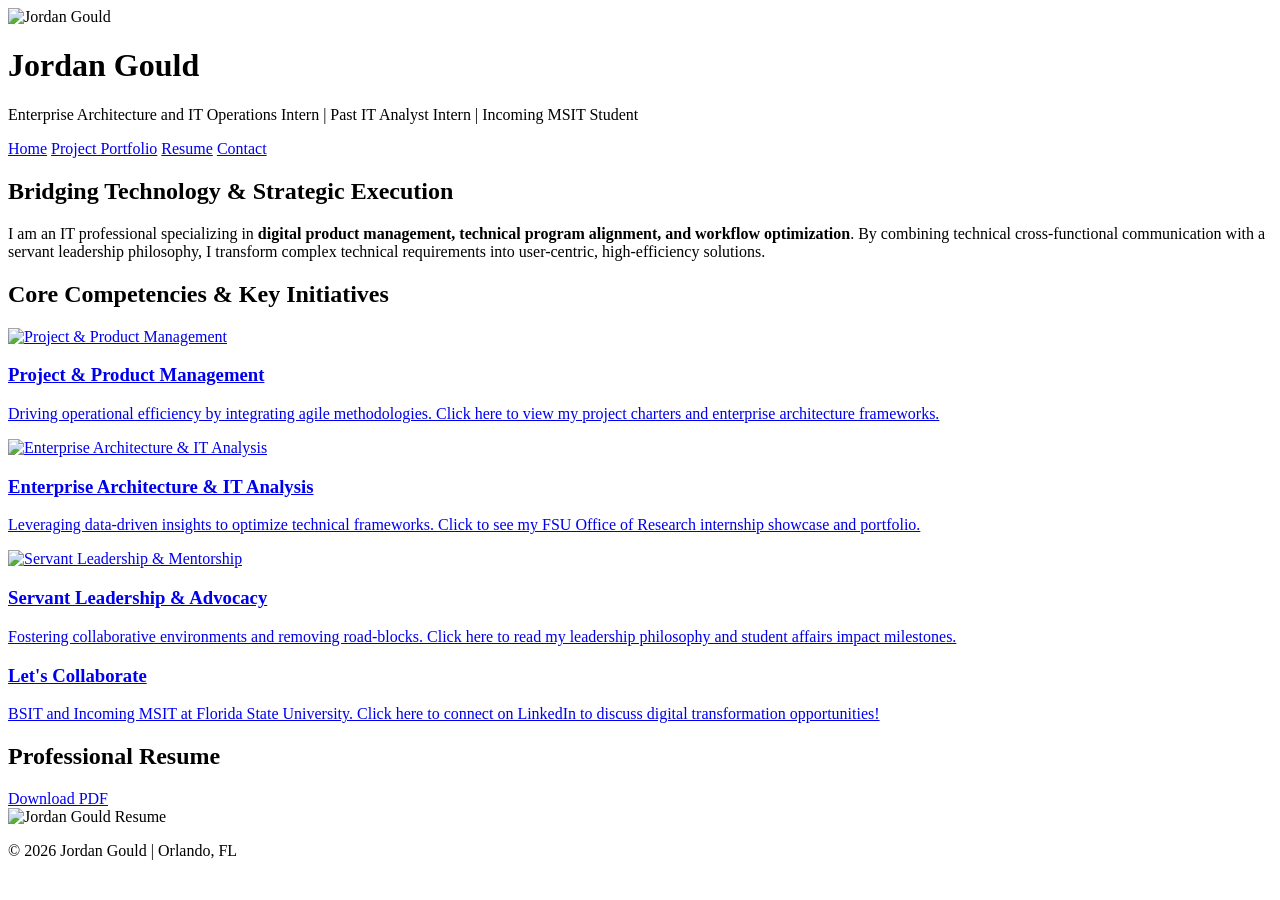
==== index.html @ 1ce146a0 "Update title and content in index.html" ====
<!DOCTYPE html>
<html lang="en">
<head>
    <meta charset="UTF-8">
    <meta name="viewport" content="width=device-width, initial-scale=1.0">
    <title>Jordan Gould | Enterprise Architecture & Product Management</title>
    <link rel="stylesheet" href="style.css">
    <link href="https://fonts.googleapis.com/css2?family=Inter:wght@300;400;600&display=swap" rel="stylesheet">
</head>
<body>

    <header>
        <div class="container header-content">
            <img src="assets/portrait.jpg" alt="Jordan Gould" class="profile-img">
            <div class="header-text">
                <h1>Jordan Gould</h1>
                <p class="subtitle">Enterprise Architecture and IT Operations Intern | Past IT Analyst Intern | Incoming MSIT Student</p>
                
                <!-- Contextual Site Navigation Menu -->
                <nav class="site-nav">
                    <a href="index.html" class="nav-link active">Home</a>
                    <a href="portfolio.html" class="nav-link">Project Portfolio</a>
                    <a href="#resume" class="nav-link">Resume</a>
                    <a href="contact.html" class="nav-link">Contact</a>
                </nav>
            </div>
        </div>
    </header>

    <!-- Value Proposition Hero Section (Replaces boring "About Me") -->
    <section id="hero-statement" class="container">
        <h2>Bridging Technology & Strategic Execution</h2>
        <p>
            I am an IT professional specializing in <strong>digital product management, technical program alignment, and workflow optimization</strong>. By combining technical cross-functional communication with a servant leadership philosophy, I transform complex technical requirements into user-centric, high-efficiency solutions.
        </p>
    </section>

    <!-- Contextual Grid: Markets core competencies and links deeper into your site -->
    <section id="experience" class="container">
        <h2>Core Competencies & Key Initiatives</h2>
        <div class="card-grid">
            
            <!-- Link to Portfolio Section 1 -->
            <a href="portfolio.html#project-management" class="card portfolio-link-card">
                <img src="assets/leadership.jpeg" alt="Project & Product Management" class="card-photo">
                <div class="card-text">
                    <h3>Project & Product Management</h3>
                    <p>Driving operational efficiency by integrating agile methodologies. Click here to view my project charters and enterprise architecture frameworks.</p>
                </div>
            </a>

            <!-- Link to Portfolio Section 2 -->
            <a href="portfolio.html#it-analysis" class="card portfolio-link-card">
                <img src="assets/scholarship.jpeg" alt="Enterprise Architecture & IT Analysis" class="card-photo">
                <div class="card-text">
                    <h3>Enterprise Architecture & IT Analysis</h3>
                    <p>Leveraging data-driven insights to optimize technical frameworks. Click to see my FSU Office of Research internship showcase and portfolio.</p>
                </div>
            </a>

            <!-- Link to Portfolio Section 3 -->
            <a href="portfolio.html#leadership" class="card portfolio-link-card">
                <img src="assets/service.jpeg" alt="Servant Leadership & Mentorship" class="card-photo">
                <div class="card-text">
                    <h3>Servant Leadership & Advocacy</h3>
                    <p>Fostering collaborative environments and removing road-blocks. Click here to read my leadership philosophy and student affairs impact milestones.</p>
                </div>
            </a>

            <!-- Professional Outbound Networking Link -->
            <a href="https://www.linkedin.com/in/jordangould301/" target="_blank" class="card link-card">
                <div class="card-text">
                    <h3>Let's Collaborate</h3>
                    <p>BSIT and Incoming MSIT at Florida State University. Click here to connect on LinkedIn to discuss digital transformation opportunities!</p>
                </div>
            </a>
            
        </div>
    </section>

    <!-- Resume Section -->
    <section id="resume" class="container">
        <div class="resume-header">
            <h2>Professional Resume</h2>
            <a href="assets/Jordan-Gould-Resume.pdf" download class="download-btn">
                Download PDF
            </a>
        </div>
        <div class="resume-container">
            <img src="assets/resume.jpeg" alt="Jordan Gould Resume" class="resume-img">
        </div>
    </section>

    <footer>
        <p>&copy; 2026 Jordan Gould | Orlando, FL</p>
    </footer>

</body>
</html>
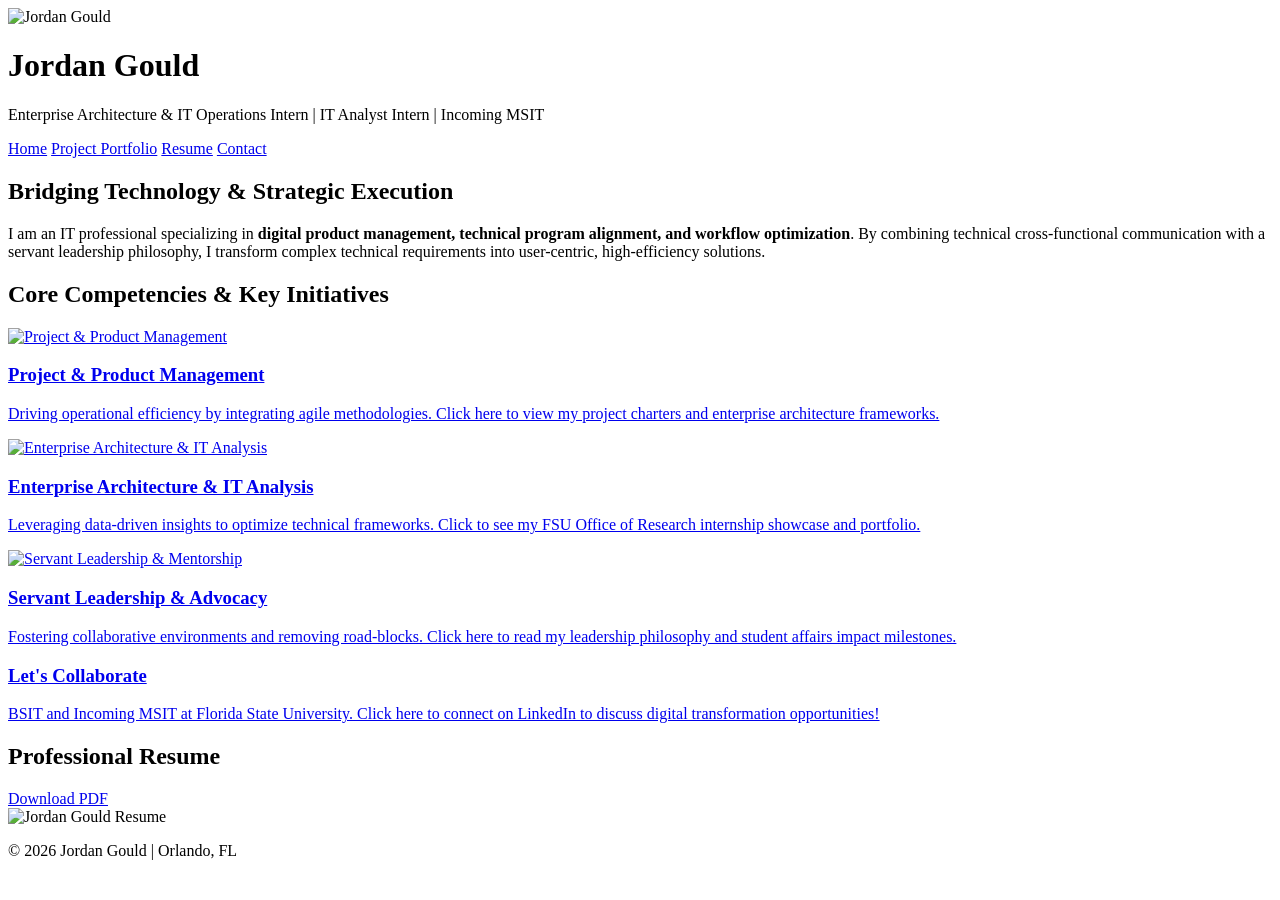
==== commit 327a26bc: "Update title and content in index.html" ====
--- a/index.html
+++ b/index.html
@@ -3,18 +3,21 @@
 <head>
     <meta charset="UTF-8">
     <meta name="viewport" content="width=device-width, initial-scale=1.0">
-    <title>Jordan Gould | Enterprise Architecture & Product Management</title>
+    <title>Jordan Gould | Technical Project & Product Management</title>
     <link rel="stylesheet" href="style.css">
     <link href="https://fonts.googleapis.com/css2?family=Inter:wght@300;400;600&display=swap" rel="stylesheet">
 </head>
 <body>
 
-    <header>
-        <div class="container header-content">
-            <img src="assets/portrait.jpg" alt="Jordan Gould" class="profile-img">
-            <div class="header-text">
+    <!-- Full-Width Header Banner -->
+    <header class="main-banner">
+        <div class="container banner-container">
+            <div class="banner-profile">
+                <img src="assets/portrait.jpg" alt="Jordan Gould" class="profile-img">
+            </div>
+            <div class="banner-text">
                 <h1>Jordan Gould</h1>
-                <p class="subtitle">Enterprise Architecture and IT Operations Intern | Past IT Analyst Intern | Incoming MSIT Student</p>
+                <p class="subtitle">Enterprise Architecture & IT Operations Intern | IT Analyst Intern | Incoming MSIT</p>
                 
                 <!-- Contextual Site Navigation Menu -->
                 <nav class="site-nav">
@@ -27,7 +30,7 @@
         </div>
     </header>
 
-    <!-- Value Proposition Hero Section (Replaces boring "About Me") -->
+    <!-- Value Proposition Hero Section -->
     <section id="hero-statement" class="container">
         <h2>Bridging Technology & Strategic Execution</h2>
         <p>
@@ -49,9 +52,9 @@
                 </div>
             </a>
 
-            <!-- Link to Portfolio Section 2 -->
+            <!-- Link to Portfolio Section 2 (Updated Photo) -->
             <a href="portfolio.html#it-analysis" class="card portfolio-link-card">
-                <img src="assets/scholarship.jpeg" alt="Enterprise Architecture & IT Analysis" class="card-photo">
+                <img src="assets/EA.jpg" alt="Enterprise Architecture & IT Analysis" class="card-photo">
                 <div class="card-text">
                     <h3>Enterprise Architecture & IT Analysis</h3>
                     <p>Leveraging data-driven insights to optimize technical frameworks. Click to see my FSU Office of Research internship showcase and portfolio.</p>
@@ -78,7 +81,7 @@
         </div>
     </section>
 
-    <!-- Resume Section -->
+    <!-- Resume Section (Updated Download Target) -->
     <section id="resume" class="container">
         <div class="resume-header">
             <h2>Professional Resume</h2>
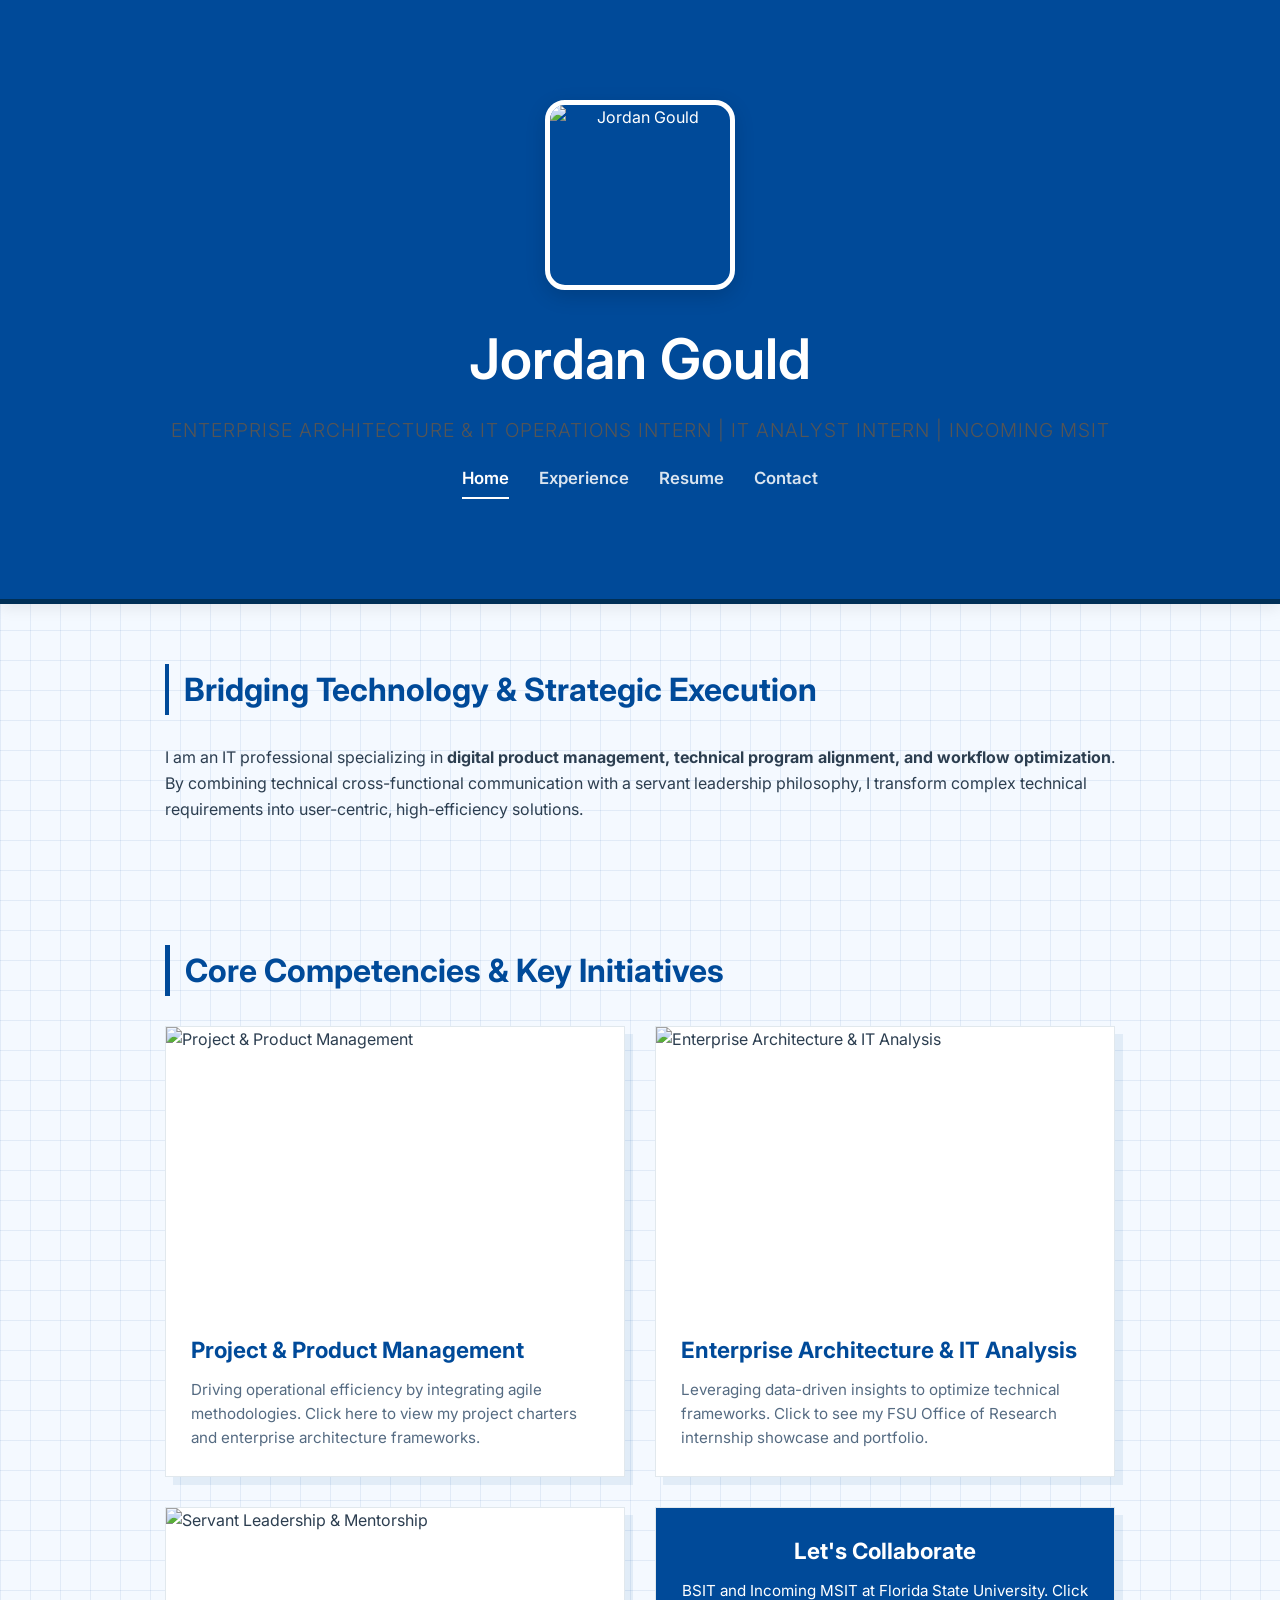
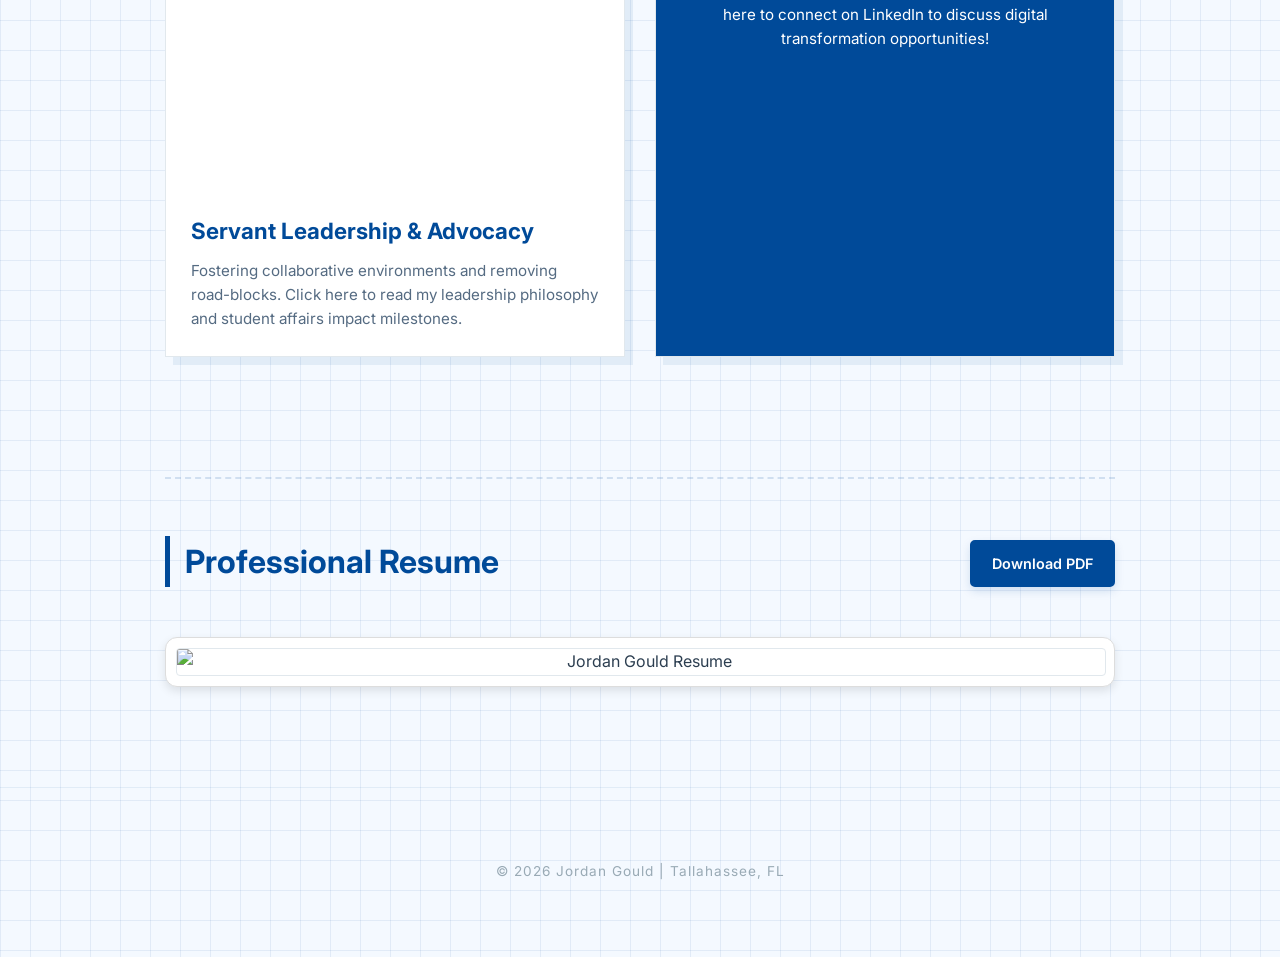
==== commit 9120936d: "Update navigation and footer details in index.html" ====
--- a/index.html
+++ b/index.html
@@ -22,7 +22,7 @@
                 <!-- Contextual Site Navigation Menu -->
                 <nav class="site-nav">
                     <a href="index.html" class="nav-link active">Home</a>
-                    <a href="portfolio.html" class="nav-link">Project Portfolio</a>
+                    <a href="portfolio.html" class="nav-link">Experience</a>
                     <a href="#resume" class="nav-link">Resume</a>
                     <a href="contact.html" class="nav-link">Contact</a>
                 </nav>
@@ -52,7 +52,7 @@
                 </div>
             </a>
 
-            <!-- Link to Portfolio Section 2 (Updated Photo) -->
+            <!-- Link to Portfolio Section 2 -->
             <a href="portfolio.html#it-analysis" class="card portfolio-link-card">
                 <img src="assets/EA.jpg" alt="Enterprise Architecture & IT Analysis" class="card-photo">
                 <div class="card-text">
@@ -81,11 +81,11 @@
         </div>
     </section>
 
-    <!-- Resume Section (Updated Download Target) -->
+    <!-- Resume Section -->
     <section id="resume" class="container">
         <div class="resume-header">
             <h2>Professional Resume</h2>
-            <a href="assets/Jordan-Gould-Resume.pdf" download class="download-btn">
+            <a href="assets/Jordan-Gould-Resume.pdf?v=2" download class="download-btn">
                 Download PDF
             </a>
         </div>
@@ -95,7 +95,7 @@
     </section>
 
     <footer>
-        <p>&copy; 2026 Jordan Gould | Orlando, FL</p>
+        <p>&copy; 2026 Jordan Gould | Tallahassee, FL</p>
     </footer>
 
 </body>
--- a/style.css
+++ b/style.css
@@ -0,0 +1,509 @@
+/* ==========================================================================
+   Jordan Gould | Portfolio Stylesheet
+   Vibe: Blue Scratch Paper / Minimalist Professional + Full-Width Corporate Banner
+   ========================================================================== */
+
+:root {
+    --paper-bg: #f4f9ff;
+    --grid-line: rgba(0, 74, 153, 0.08);
+    --pen-blue: #004a99;
+    --text-main: #2c3e50;
+    --card-white: #ffffff;
+}
+
+/* 1. THE BACKGROUND (SCRATCH PAPER GRID) */
+body {
+    font-family: 'Inter', -apple-system, BlinkMacSystemFont, sans-serif;
+    background-color: var(--paper-bg);
+    background-image: 
+        linear-gradient(var(--grid-line) 1px, transparent 1px),
+        linear-gradient(90deg, var(--grid-line) 1px, transparent 1px);
+    background-size: 30px 30px; 
+    color: var(--text-main);
+    line-height: 1.6;
+    margin: 0;
+    padding: 0;
+}
+
+/* 2. FULL-WIDTH CENTERED HEADER BANNER */
+.main-banner {
+    background-color: var(--pen-blue); /* Solid professional blue spanning the whole screen */
+    color: #ffffff;
+    padding: 60px 0;
+    width: 100%;
+    border-bottom: 5px solid #002f56; /* Thick bottom frame border accent */
+    text-align: center;
+    box-shadow: 0 4px 15px rgba(0, 0, 0, 0.08);
+}
+
+/* Master inner banner container alignment */
+.banner-container {
+    max-width: 950px;
+    margin: 0 auto;
+    padding: 0 20px;
+    display: flex;
+    flex-direction: column;
+    align-items: center; /* Horizontally centers photo and text blocks */
+    justify-content: center;
+    gap: 25px;
+}
+
+.banner-profile {
+    display: flex;
+    justify-content: center;
+}
+
+/* 3. PROFILE IMAGE (Within Centered Banner) */
+.profile-img {
+    width: 180px;
+    height: 180px;
+    border-radius: 20px;
+    object-fit: cover;
+    border: 5px solid #ffffff; /* Striking white frame outline */
+    box-shadow: 0 6px 20px rgba(0, 0, 0, 0.15);
+    transition: transform 0.3s ease;
+}
+
+.profile-img:hover {
+    transform: scale(1.03);
+}
+
+/* Banner Text Elements */
+.banner-text h1 {
+    font-size: 3.5rem;
+    margin: 0;
+    color: #ffffff !important; /* Overrides default colors to match your dark layout background */
+    font-weight: 600;
+}
+
+.subtitle {
+    color: #e0f0ff;
+    font-size: 0.95rem;
+    font-weight: 400;
+    text-transform: uppercase;
+    letter-spacing: 1.5px;
+    margin: 10px 0 20px 0;
+}
+
+/* 4. NAVIGATION LINKS (Centered inside Banner) */
+.site-nav {
+    display: flex;
+    justify-content: center;
+    gap: 30px;
+    margin-top: 15px;
+}
+
+.nav-link {
+    color: #ffffff !important;
+    text-decoration: none;
+    font-weight: 600;
+    font-size: 1.05rem;
+    padding-bottom: 5px;
+    opacity: 0.85;
+    transition: opacity 0.2s ease, border-color 0.2s ease;
+    border-bottom: 2px solid transparent;
+}
+
+.nav-link:hover, .nav-link.active {
+    opacity: 1;
+    border-bottom: 2px solid #ffffff; /* Elegant underline accent */
+}
+
+/* 5. CONTENT LAYOUT CONTAINERS */
+.container {
+    max-width: 950px;
+    margin: 0 auto;
+    padding: 40px 20px;
+}
+
+/* Hero Section / Brand Callout Style */
+#hero-statement h2 {
+    color: var(--pen-blue);
+    font-size: 2rem;
+    margin-top: 20px;
+    border-left: 4px solid var(--pen-blue);
+    padding-left: 15px;
+}
+
+/* 6. GRID CARDS & INTERACTION LAYOUT */
+.card-grid {
+    display: grid;
+    grid-template-columns: repeat(auto-fit, minmax(280px, 1fr));
+    gap: 25px;
+    margin-top: 30px;
+}
+
+.card {
+    background: var(--card-white);
+    border: 1px solid rgba(0, 74, 153, 0.1);
+    border-radius: 12px;
+    overflow: hidden;
+    text-decoration: none;
+    color: var(--text-main);
+    box-shadow: 0 4px 12px rgba(0, 74, 153, 0.03);
+    transition: transform 0.2s ease, box-shadow 0.2s ease, border-color 0.2s ease;
+    display: flex;
+    flex-direction: column;
+}
+
+/* Makes your clickable grid cards interact fluidly on hover */
+.portfolio-link-card:hover, .link-card:hover {
+    transform: translateY(-4px);
+    box-shadow: 0 8px 20px rgba(0, 74, 153, 0.08);
+    border-color: var(--pen-blue);
+}
+
+.card-photo {
+    width: 100%;
+    height: 180px;
+    object-fit: cover;
+}
+
+.card-text {
+    padding: 20px;
+}
+
+.card-text h3 {
+    margin: 0 0 10px 0;
+    color: var(--pen-blue);
+    font-size: 1.3rem;
+}
+
+.card-text p {
+    margin: 0;
+    font-size: 0.95rem;
+    color: #556b82;
+}
+
+/* 7. RESUME DOCUMENT LAYOUT */
+.resume-header {
+    display: flex;
+    justify-content: space-between;
+    align-items: center;
+    flex-wrap: wrap;
+    gap: 15px;
+    margin-top: 40px;
+    border-top: 2px dashed rgba(0, 74, 153, 0.15);
+    padding-top: 30px;
+}
+
+.download-btn {
+    background-color: var(--pen-blue);
+    color: #ffffff;
+    text-decoration: none;
+    padding: 12px 24px;
+    border-radius: 8px;
+    font-weight: 600;
+    font-size: 0.95rem;
+    transition: background-color 0.2s;
+    box-shadow: 0 4px 10px rgba(0, 74, 153, 0.15);
+}
+
+.download-btn:hover {
+    background-color: #003366;
+}
+
+.resume-container {
+    margin-top: 20px;
+    text-align: center;
+    background: white;
+    padding: 20px;
+    border-radius: 12px;
+    box-shadow: 0 4px 15px rgba(0,0,0,0.05);
+}
+
+.resume-img {
+    max-width: 100%;
+    height: auto;
+    border: 1px solid #e1e8ed;
+    border-radius: 4px;
+}
+
+/* 8. FOOTER STYLING */
+footer {
+    text-align: center;
+    padding: 40px 20px;
+    margin-top: 60px;
+    border-top: 1px solid rgba(0, 74, 153, 0.08);
+    font-size: 0.9rem;
+    color: #7f8c8d;
+}    letter-spacing: -2px;
+}
+
+.subtitle {
+    font-size: 1.2rem;
+    color: #555;
+    margin-top: 10px;
+    font-weight: 300;
+    text-transform: uppercase;
+    letter-spacing: 1px;
+}
+
+h2 {
+    font-size: 2rem;
+    color: var(--pen-blue);
+    border-left: 5px solid var(--pen-blue);
+    padding-left: 15px;
+    margin-bottom: 30px;
+}
+
+/* 5. CARDS & SECTIONS */
+.card-grid {
+    display: grid;
+    grid-template-columns: repeat(auto-fit, minmax(300px, 1fr));
+    gap: 30px;
+    margin-top: 20px;
+}
+
+.card {
+    background: var(--card-white);
+    border-radius: 0px;
+    border: 1px solid #e1e8ed;
+    box-shadow: 8px 8px 0px var(--grid-line);
+    transition: all 0.3s ease;
+    overflow: hidden;
+    display: flex;
+    flex-direction: column;
+}
+
+.card:hover {
+    transform: translate(-4px, -4px);
+    box-shadow: 12px 12px 0px rgba(0, 74, 153, 0.15);
+}
+
+/* 6. IMAGE CROPPING FIXES */
+.card-photo {
+    width: 100%;
+    height: 280px; /* Uniform height for all cards */
+    object-fit: cover;
+}
+
+/* Custom focal points for your specific photos */
+.card:nth-child(1) .card-photo { object-position: center 30%; } /* Scholarship */
+.card:nth-child(2) .card-photo { object-position: center; }    /* Service */
+.card:nth-child(3) .card-photo { object-position: center 15%; } /* Leadership */
+
+.card-text {
+    padding: 25px;
+    flex-grow: 1;
+}
+
+.card-text h3 {
+    margin-top: 0;
+    color: var(--pen-blue);
+    font-size: 1.4rem;
+}
+
+/* 7. LINKEDIN CARD */
+.link-card {
+    background-color: var(--pen-blue) !important;
+    text-decoration: none;
+    justify-content: center;
+    align-items: center;
+    text-align: center;
+    min-height: 280px;
+}
+
+.link-card h3, .link-card p {
+    color: white !important;
+}
+
+/* 8. RESUME & DOWNLOAD BUTTON */
+.resume-header {
+    display: flex;
+    justify-content: space-between;
+    align-items: center;
+    margin-bottom: 25px;
+}
+
+.download-btn {
+    background-color: var(--pen-blue) !important;
+    color: white !important;
+    text-decoration: none;
+    padding: 12px 24px;
+    border-radius: 8px;
+    font-weight: 600;
+    border: 2px solid var(--pen-blue);
+    transition: all 0.3s ease;
+}
+
+.download-btn:hover {
+    background-color: white !important;
+    color: var(--pen-blue) !important;
+}
+
+.resume-container {
+    background: white;
+    padding: 15px;
+    border: 1px solid #e1e8ed;
+    box-shadow: 10px 10px 0px rgba(0, 74, 153, 0.05);
+}
+
+.resume-img {
+    width: 100%;
+    height: auto;
+    display: block;
+}
+
+/* 9. FOOTER */
+footer {
+    text-align: center;
+    padding: 60px 20px;
+    font-size: 0.85rem;
+    color: #99aab5;
+    letter-spacing: 1px;
+}
+
+/* RESPONSIVE */
+@media (max-width: 600px) {
+    h1 { font-size: 2.5rem; }
+    .header-content { text-align: center; }
+    .resume-header { flex-direction: column; align-items: flex-start; gap: 15px; }
+}    height: 200px;
+    object-fit: cover;
+    border-bottom: 1px solid #eee;
+}
+
+/* 4. TYPOGRAPHY */
+h1 {
+    font-size: 3.5rem;
+    margin: 0;
+    color: var(--pen-blue);
+    letter-spacing: -2px;
+}
+
+.subtitle {
+    font-size: 1.2rem;
+    color: #555;
+    margin-top: 10px;
+    font-weight: 300;
+    text-transform: uppercase;
+    letter-spacing: 1px;
+}
+
+h2 {
+    font-size: 2rem;
+    color: var(--pen-blue);
+    border-left: 5px solid var(--pen-blue);
+    padding-left: 15px;
+    margin-bottom: 30px;
+}
+
+/* 5. CARDS & SECTIONS */
+.card-grid {
+    display: grid;
+    grid-template-columns: repeat(auto-fit, minmax(300px, 1fr));
+    gap: 30px;
+    margin-top: 20px;
+}
+
+.card {
+    background: var(--card-white);
+    border-radius: 0px; /* Sharp edges like a notepad */
+    border: 1px solid #e1e8ed;
+    box-shadow: 8px 8px 0px var(--grid-line); /* Hard "shadow" like a stack of paper */
+    transition: all 0.3s ease;
+    overflow: hidden;
+}
+
+.card:hover {
+    transform: translate(-4px, -4px);
+    box-shadow: 12px 12px 0px rgba(0, 74, 153, 0.15);
+}
+
+.card-text {
+    padding: 25px;
+}
+
+.card-text h3 {
+    margin-top: 0;
+    color: var(--pen-blue);
+    font-size: 1.4rem;
+}
+
+/* 6. FOOTER */
+footer {
+    text-align: center;
+    padding: 60px 20px;
+    font-size: 0.85rem;
+    color: #99aab5;
+    letter-spacing: 1px;
+}
+
+/* RESPONSIVE FIXES */
+@media (max-width: 600px) {
+    h1 { font-size: 2.5rem; }
+    .header-content { text-align: center; }
+}
+
+/* Styling for the clickable LinkedIn card */
+.link-card {
+    text-decoration: none;
+    display: flex;
+    align-items: center;
+    background-color: #004a99 !important; /* Blue background to stand out */
+}
+
+.link-card h3, .link-card p {
+    color: white !important;
+}
+
+/* Styling for the Resume image */
+.resume-container {
+    background: white;
+    padding: 10px;
+    border: 1px solid #ddd;
+    box-shadow: 0 4px 10px rgba(0,0,0,0.1);
+    text-align: center;
+}
+
+.resume-img {
+    max-width: 100%;
+    height: auto;
+}
+/* Resume Header with Button Alignment */
+.resume-header {
+    display: flex;
+    justify-content: space-between;
+    align-items: center;
+    margin-bottom: 20px;
+}
+
+/* Download Button Styling */
+.download-btn {
+    background-color: var(--pen-blue);
+    color: white !important;
+    text-decoration: none;
+    padding: 10px 20px;
+    border-radius: 5px;
+    font-weight: 600;
+    font-size: 0.9rem;
+    transition: background 0.3s ease;
+    border: 2px solid var(--pen-blue);
+}
+
+.download-btn:hover {
+    background-color: transparent;
+    color: var(--pen-blue) !important;
+}
+
+/* Responsive adjustment for the button */
+@media (max-width: 600px) {
+    .resume-header {
+        flex-direction: column;
+        align-items: flex-start;
+        gap: 15px;
+/* Specifically fix the Service photo crop */
+.service-card .card-photo {
+    object-fit: cover; /* Keeps the professional filled look */
+    object-position: center 10%; /* Shoves the image DOWN so the TOP (your face) shows */
+}
+
+/* Ensure all other cards stay uniform */
+.card-photo {
+    width: 100%;
+    height: 280px; 
+    object-fit: cover;
+}
+    }
+}
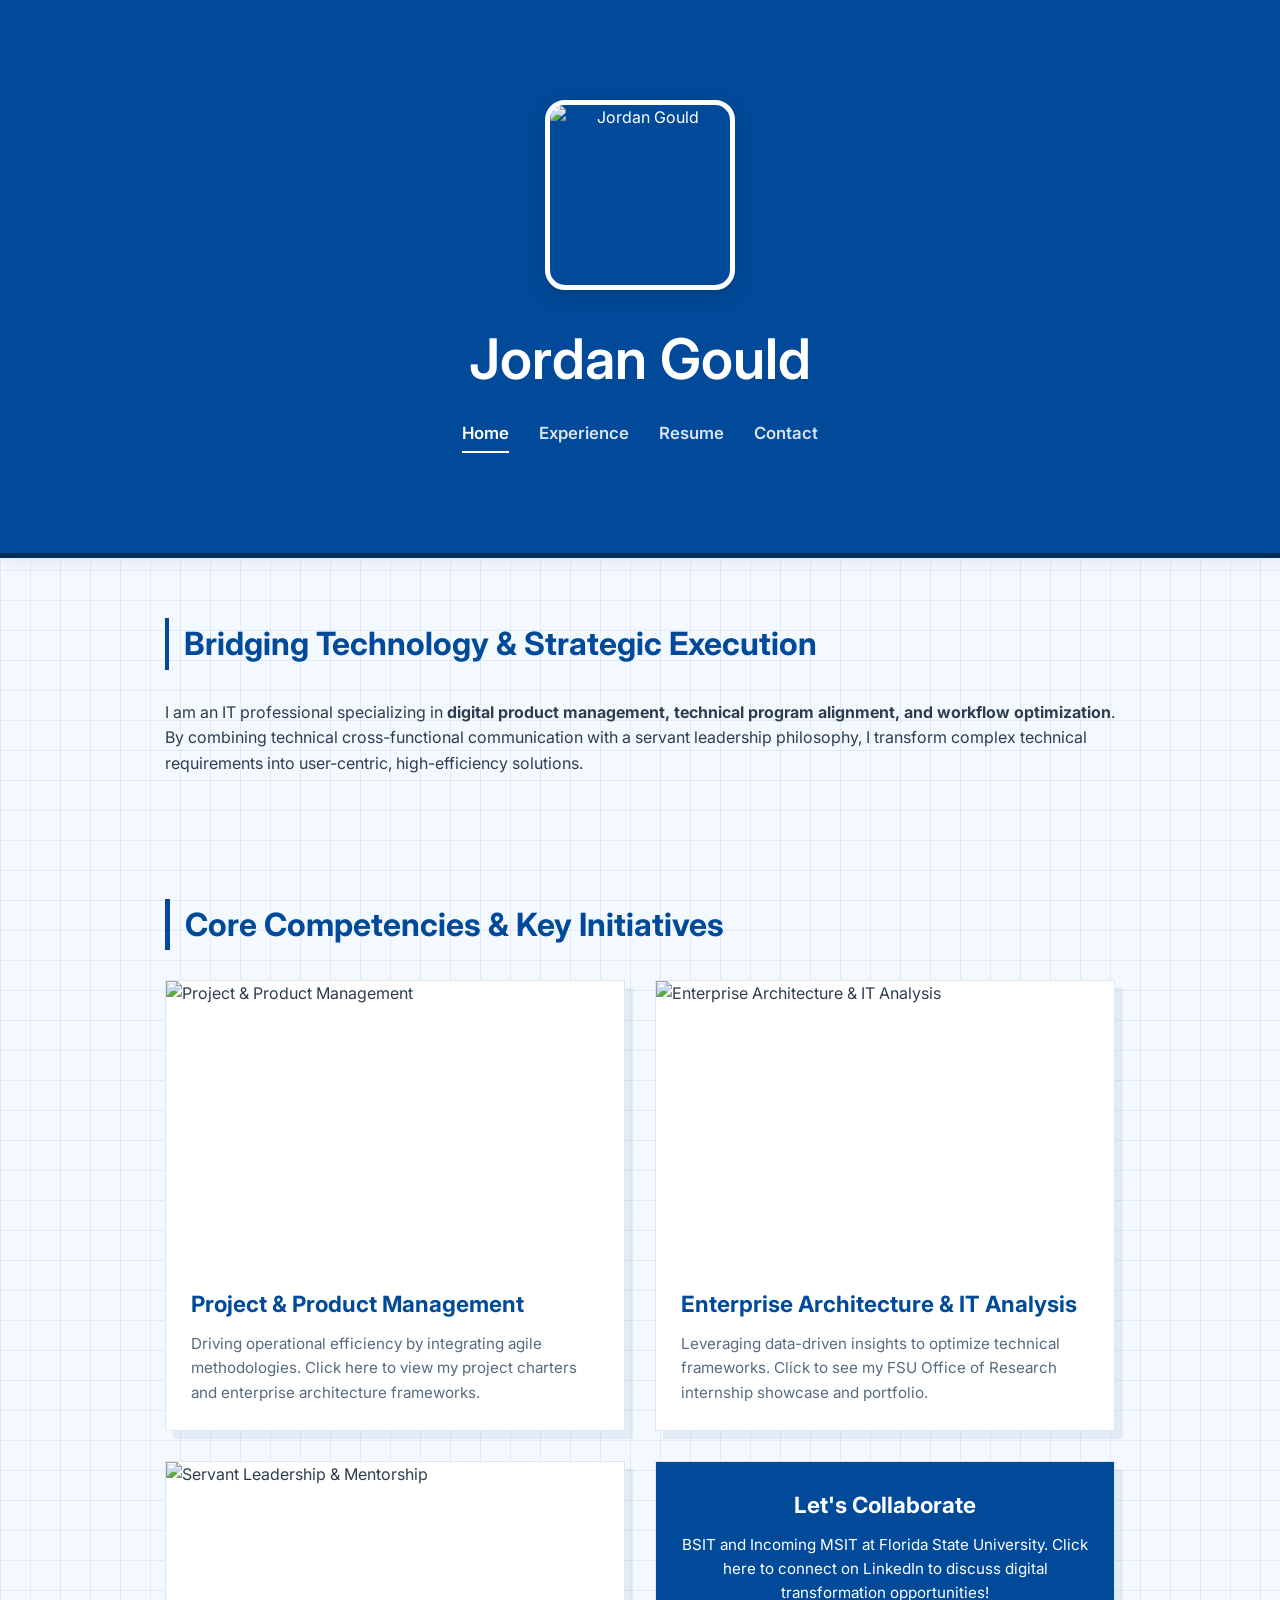
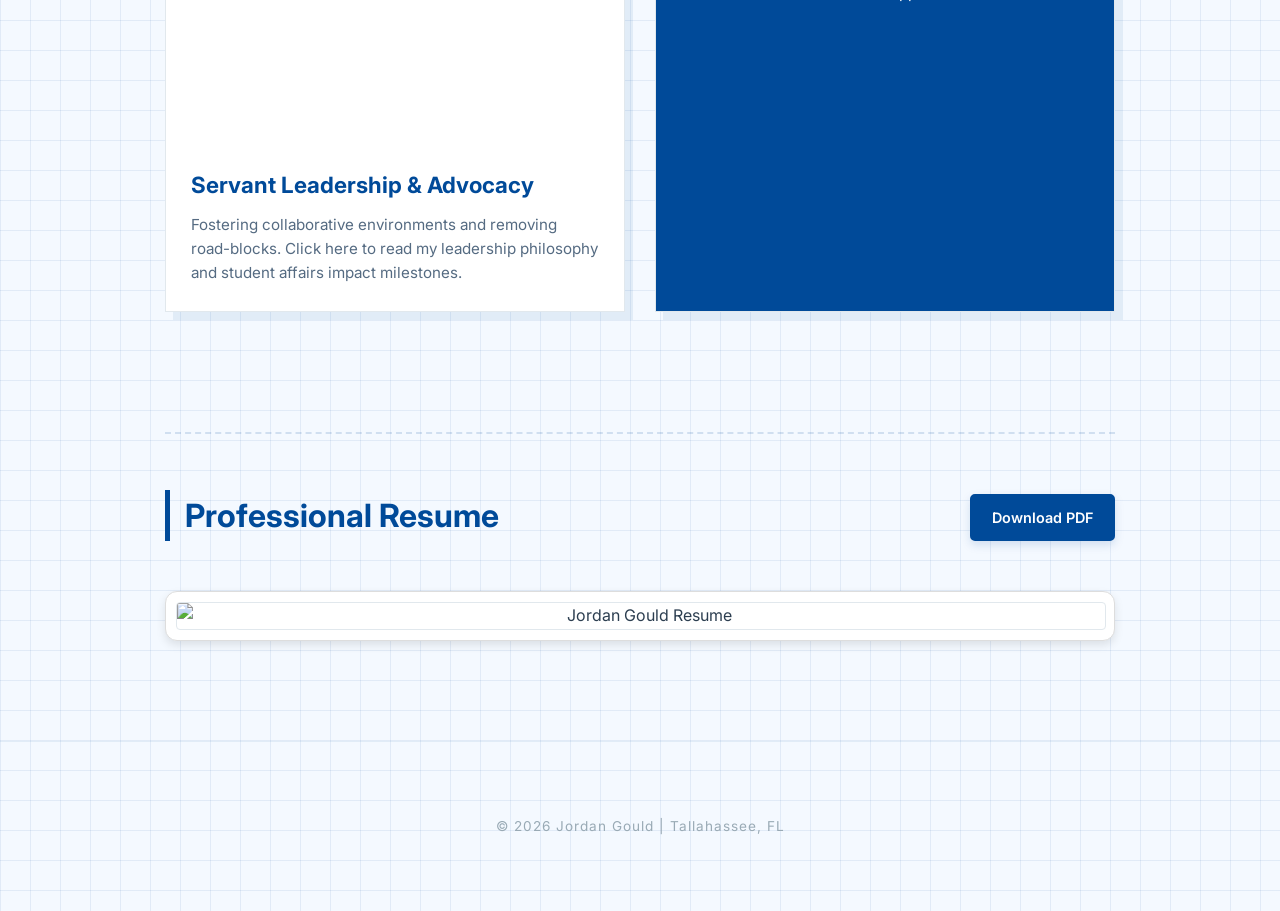
==== commit a06f822e: "Remove subtitle from banner text in index.html" ====
--- a/index.html
+++ b/index.html
@@ -16,9 +16,7 @@
                 <img src="assets/portrait.jpg" alt="Jordan Gould" class="profile-img">
             </div>
             <div class="banner-text">
-                <h1>Jordan Gould</h1>
-                <p class="subtitle">Enterprise Architecture & IT Operations Intern | IT Analyst Intern | Incoming MSIT</p>
-                
+                <h1>Jordan Gould</h1>                
                 <!-- Contextual Site Navigation Menu -->
                 <nav class="site-nav">
                     <a href="index.html" class="nav-link active">Home</a>
--- a/style.css
+++ b/style.css
@@ -76,6 +76,177 @@
     font-weight: 600;
 }
 
+/* Fixed the blending issue from Screenshot 2026-05-27 at 6.28.31 PM.jpg */
+.subtitle {
+    color: #ffffff !important; /* Forced to absolute solid white for clean readability */
+    font-size: 0.95rem;
+    font-weight: 600; /* Increased weight slightly to make the white pop over the blue */
+    text-transform: uppercase;
+    letter-spacing: 1.5px;
+    margin: 15px 0 20px 0;
+    opacity: 0.9;
+}
+
+/* 4. NAVIGATION LINKS (Centered inside Banner) */
+.site-nav {
+    display: flex;
+    justify-content: center;
+    gap: 30px;
+    margin-top: 15px;
+}
+
+.nav-link {
+    color: #ffffff !important;
+    text-decoration: none;
+    font-weight: 600;
+    font-size: 1.05rem;
+    padding-bottom: 5px;
+    opacity: 0.85;
+    transition: opacity 0.2s ease, border-color 0.2s ease;
+    border-bottom: 2px solid transparent;
+}
+
+.nav-link:hover, .nav-link.active {
+    opacity: 1;
+    border-bottom: 2px solid #ffffff; /* Elegant underline accent */
+}
+
+/* 5. CONTENT LAYOUT CONTAINERS */
+.container {
+    max-width: 950px;
+    margin: 0 auto;
+    padding: 40px 20px;
+}
+
+/* Hero Section / Brand Callout Style */
+#hero-statement h2 {
+    color: var(--pen-blue);
+    font-size: 2rem;
+    margin-top: 20px;
+    border-left: 4px solid var(--pen-blue);
+    padding-left: 15px;
+}
+
+/* 6. GRID CARDS & INTERACTION LAYOUT */
+.card-grid {
+    display: grid;
+    grid-template-columns: repeat(auto-fit, minmax(280px, 1fr));
+    gap: 25px;
+    margin-top: 30px;
+}
+
+.card {
+    background: var(--card-white);
+    border: 1px solid rgba(0, 74, 153, 0.1);
+    border-radius: 12px;
+    overflow: hidden;
+    text-decoration: none;
+    color: var(--text-main);
+    box-shadow: 0 4px 12px rgba(0, 74, 153, 0.03);
+    transition: transform 0.2s ease, box-shadow 0.2s ease, border-color 0.2s ease;
+    display: flex;
+    flex-direction: column;
+}
+
+/* Makes your clickable grid cards interact fluidly on hover */
+.portfolio-link-card:hover, .link-card:hover {
+    transform: translateY(-4px);
+    box-shadow: 0 8px 20px rgba(0, 74, 153, 0.08);
+    border-color: var(--pen-blue);
+}
+
+.card-photo {
+    width: 100%;
+    height: 180px;
+    object-fit: cover;
+}
+
+.card-photo[alt="Enterprise Architecture & IT Analysis"] {
+    object-position: center; /* Ensures your new EA.jpg fits cleanly inside the card frame */
+}
+
+.card-text {
+    padding: 20px;
+}
+
+.card-text h3 {
+    margin: 0 0 10px 0;
+    color: var(--pen-blue);
+    font-size: 1.3rem;
+}
+
+.card-text p {
+    margin: 0;
+    font-size: 0.95rem;
+    color: #556b82;
+}
+
+/* 7. RESUME DOCUMENT LAYOUT */
+.resume-header {
+    display: flex;
+    justify-content: space-between;
+    align-items: center;
+    flex-wrap: wrap;
+    gap: 15px;
+    margin-top: 40px;
+    border-top: 2px dashed rgba(0, 74, 153, 0.15);
+    padding-top: 30px;
+}
+
+.download-btn {
+    background-color: var(--pen-blue);
+    color: #ffffff;
+    text-decoration: none;
+    padding: 12px 24px;
+    border-radius: 8px;
+    font-weight: 600;
+    font-size: 0.95rem;
+    transition: background-color 0.2s;
+    box-shadow: 0 4px 10px rgba(0, 74, 153, 0.15);
+}
+
+.download-btn:hover {
+    background-color: #003366;
+}
+
+.resume-container {
+    margin-top: 20px;
+    text-align: center;
+    background: white;
+    padding: 20px;
+    border-radius: 12px;
+    box-shadow: 0 4px 15px rgba(0,0,0,0.05);
+}
+
+.resume-img {
+    max-width: 100%;
+    height: auto;
+    border: 1px solid #e1e8ed;
+    border-radius: 4px;
+}
+
+/* 8. FOOTER STYLING */
+footer {
+    text-align: center;
+    padding: 40px 20px;
+    margin-top: 60px;
+    border-top: 1px solid rgba(0, 74, 153, 0.08);
+    font-size: 0.9rem;
+    color: #7f8c8d;
+}}
+
+.profile-img:hover {
+    transform: scale(1.03);
+}
+
+/* Banner Text Elements */
+.banner-text h1 {
+    font-size: 3.5rem;
+    margin: 0;
+    color: #ffffff !important; /* Overrides default colors to match your dark layout background */
+    font-weight: 600;
+}
+
 .subtitle {
     color: #e0f0ff;
     font-size: 0.95rem;
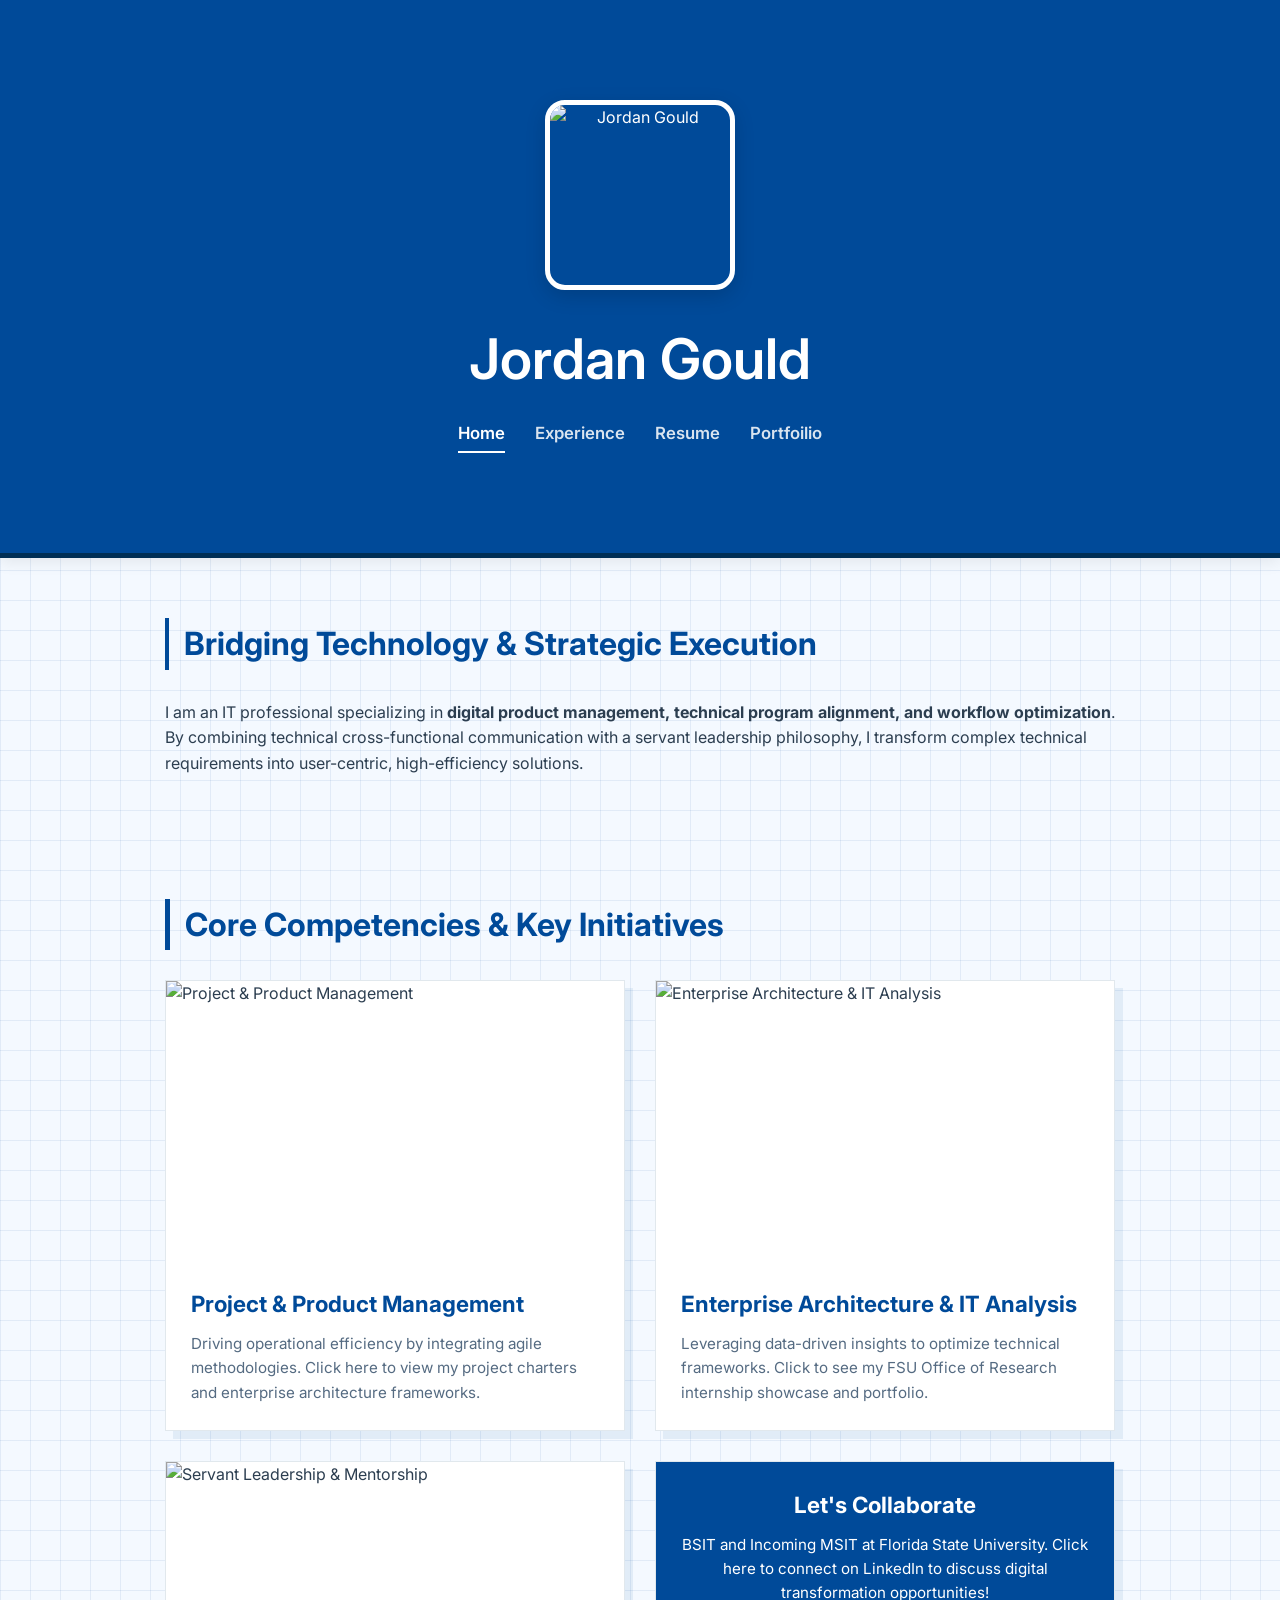
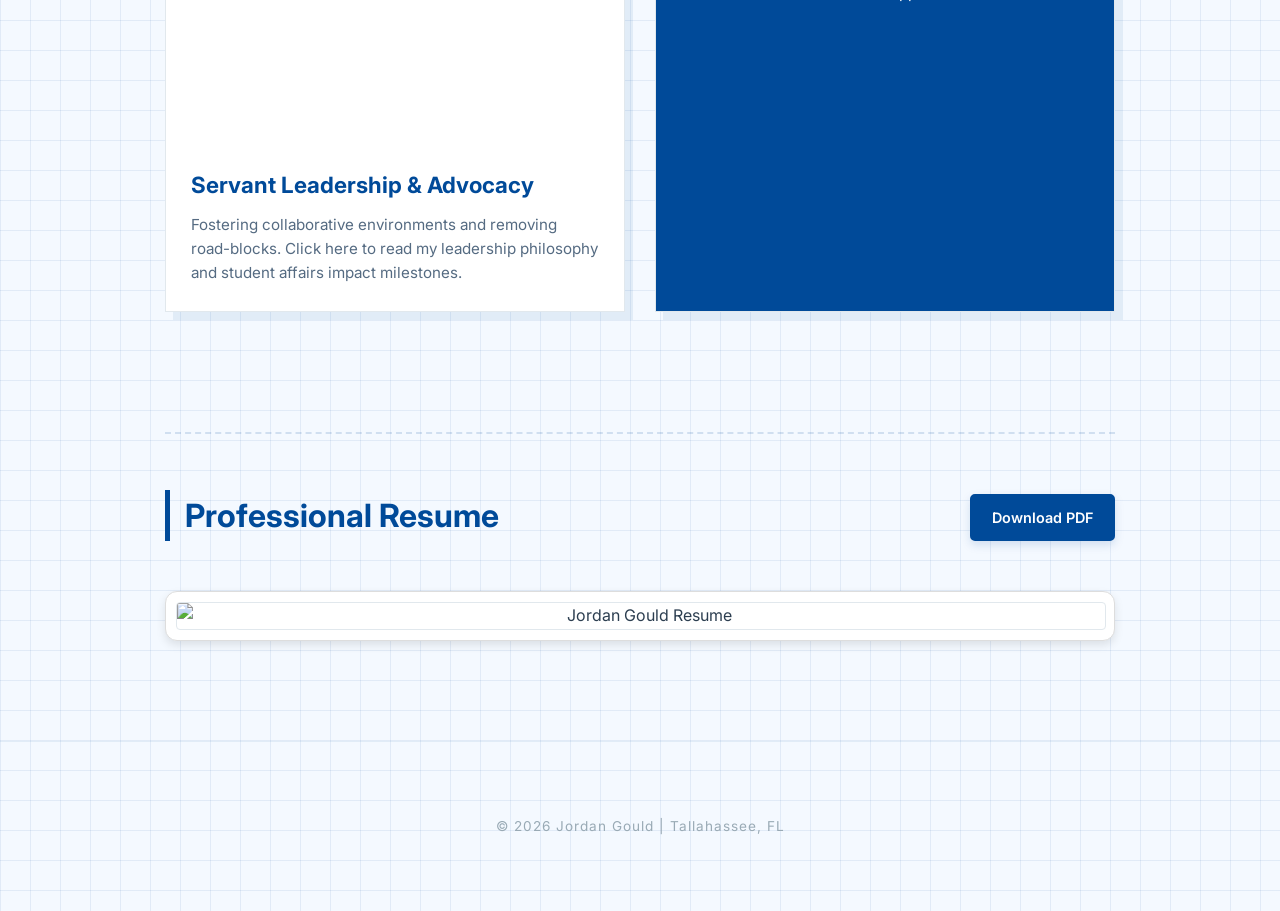
==== commit d2a04dd3: "Fix typo in navigation link for Portfolio" ====
--- a/index.html
+++ b/index.html
@@ -22,7 +22,7 @@
                     <a href="index.html" class="nav-link active">Home</a>
                     <a href="portfolio.html" class="nav-link">Experience</a>
                     <a href="#resume" class="nav-link">Resume</a>
-                    <a href="contact.html" class="nav-link">Contact</a>
+                    <a href="contact.html" class="nav-link">Portfoilio</a>
                 </nav>
             </div>
         </div>
